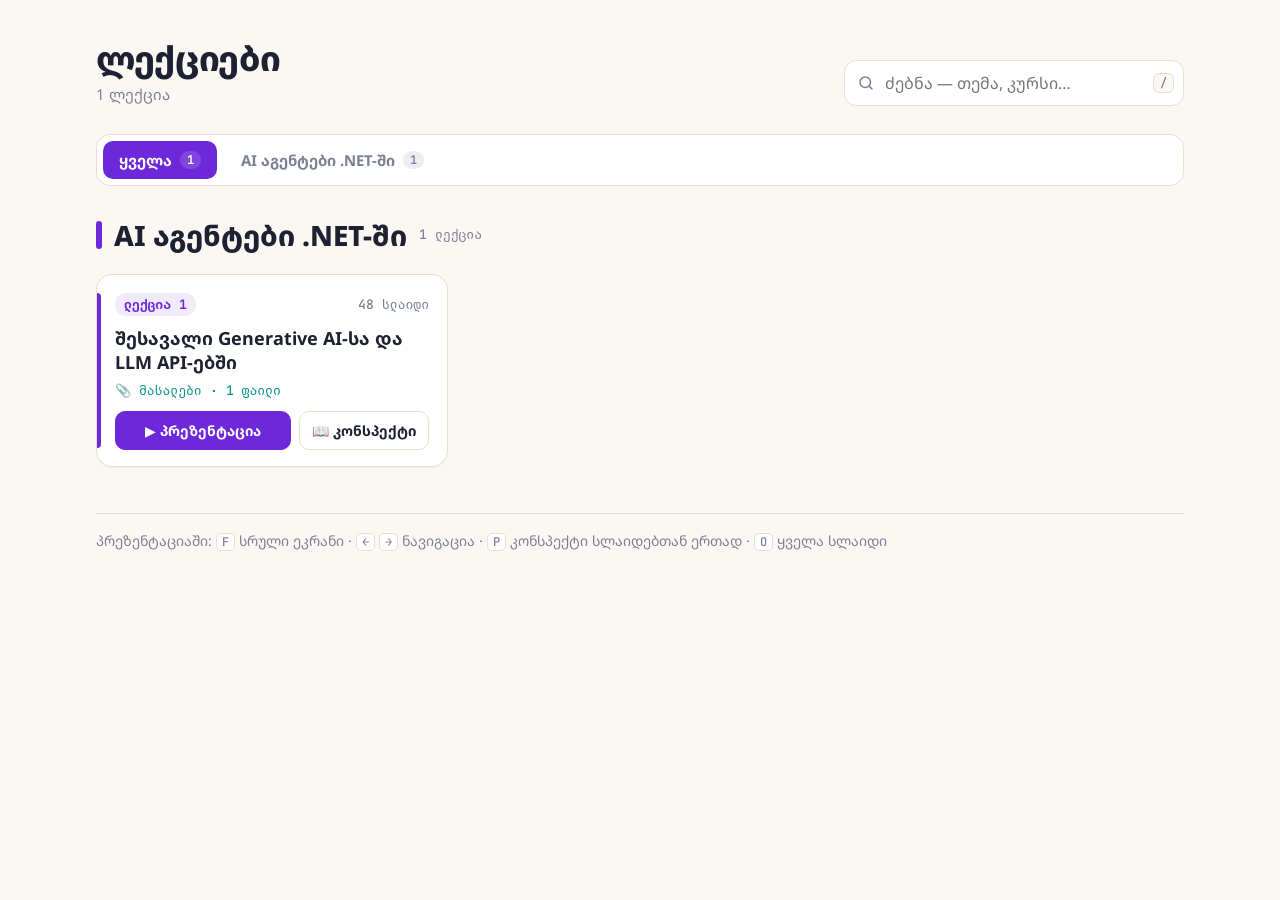
==== index.html @ b88e1aee "მთავარი გვერდი: ლექციების სია GitHub Pages-ზე - საიტი root-ში აწყობილია (index.html + ai/) — Pages-ი" ====
<!doctype html>
<html lang="ka"><head><meta charset="utf-8"><meta name="viewport" content="width=device-width,initial-scale=1">
<title>ლექციები</title>
<link rel="preconnect" href="https://fonts.googleapis.com"><link rel="preconnect" href="https://fonts.gstatic.com" crossorigin>
<link href="https://fonts.googleapis.com/css2?family=Noto+Sans+Georgian:wght@400;600;700;800&family=JetBrains+Mono:wght@500;700&display=swap" rel="stylesheet">
<style>
:root{--bg:#fbf8f3;--card:#fff;--ink:#1e2132;--muted:#7b8096;--line:#e6dfd2;--accent:#6d28d9;--accent-soft:#f3effe;--teal:#0d9488;
  --mono:"JetBrains Mono",ui-monospace,monospace;--sans:"Noto Sans Georgian",system-ui,sans-serif}
*{box-sizing:border-box}
body{margin:0;background:var(--bg);color:var(--ink);font:16px/1.5 var(--sans)}
main{max-width:1120px;margin:0 auto;padding:40px 16px 80px}
header{display:flex;align-items:end;justify-content:space-between;gap:16px;flex-wrap:wrap;margin-bottom:28px}
h1{font-size:34px;line-height:1.1;margin:0;font-weight:800;letter-spacing:-.01em}
.sub{color:var(--muted);margin-top:6px;font-size:15px}
.search{position:relative;flex:0 1 340px;min-width:220px}
.search input{width:100%;font:16px var(--sans);padding:11px 14px 11px 40px;border:1px solid var(--line);border-radius:12px;background:var(--card);color:var(--ink);outline:none}
.search input:focus{border-color:var(--accent);box-shadow:0 0 0 3px var(--accent-soft)}
.search svg{position:absolute;left:13px;top:50%;transform:translateY(-50%);color:var(--muted)}
.search kbd{position:absolute;right:10px;top:50%;transform:translateY(-50%);font:500 12px var(--mono);color:var(--muted);border:1px solid var(--line);border-radius:6px;padding:1px 6px;background:var(--bg)}
.last{display:none;align-items:center;gap:12px;background:var(--accent-soft);border:1px solid #ddd2fb;border-radius:14px;padding:12px 16px;margin-bottom:28px;color:var(--ink);text-decoration:none}
.last.on{display:flex}
.last .lbl{font:700 12px var(--mono);color:var(--accent);text-transform:uppercase;letter-spacing:.04em;white-space:nowrap}
.last .t{font-weight:700;overflow:hidden;text-overflow:ellipsis;white-space:nowrap}
.last .go{margin-left:auto;font:700 14px var(--mono);color:var(--accent);white-space:nowrap}
.tabs{display:flex;gap:8px;flex-wrap:wrap;margin:0 0 28px;padding:6px;background:var(--card);border:1px solid var(--line);border-radius:14px}
.tab{all:unset;cursor:pointer;display:flex;align-items:center;gap:8px;font:700 15px var(--sans);padding:9px 16px;border-radius:10px;color:var(--muted)}
.tab:hover{color:var(--ink);background:var(--bg)}
.tab.on{background:var(--c,var(--accent));color:#fff}
.tab .n{font:600 12px var(--mono);padding:1px 7px;border-radius:999px;background:color-mix(in srgb,currentColor 14%,transparent)}
.tab.none{opacity:.55}
.course{margin:0 0 46px}
.course>h2{display:flex;align-items:center;gap:12px;font-size:28px;margin:0 0 18px;font-weight:800}
.course>h2::before{content:"";width:6px;height:28px;border-radius:3px;background:var(--c)}
.course>h2 small{font:500 13px var(--mono);color:var(--muted)}
.course .soon{color:var(--muted);background:var(--card);border:1px dashed var(--line);border-radius:16px;padding:22px;text-align:center}
.grid{display:grid;grid-template-columns:repeat(auto-fill,minmax(280px,1fr));gap:16px}
.card{position:relative;display:flex;flex-direction:column;background:var(--card);border:1px solid var(--line);border-radius:16px;padding:18px 18px 16px;
  transition:transform .15s,box-shadow .15s,border-color .15s;box-shadow:0 1px 2px rgba(30,33,50,.04)}
.card:hover{transform:translateY(-2px);box-shadow:0 10px 24px rgba(30,33,50,.08);border-color:#d6ccbb}
.card::before{content:"";position:absolute;left:0;top:18px;bottom:18px;width:4px;border-radius:0 4px 4px 0;background:var(--c,var(--accent))}
.card .top{display:flex;align-items:center;justify-content:space-between;margin-bottom:10px}
.num{font:700 13px var(--mono);color:var(--c,var(--accent));background:color-mix(in srgb,var(--c,var(--accent)) 10%,#fff);padding:3px 9px;border-radius:999px}
.slides{font:500 13px var(--mono);color:var(--muted)}
.title{font-weight:700;font-size:18px;line-height:1.35;color:var(--ink);text-decoration:none;flex:1;margin-bottom:14px}
.title::after{content:"";position:absolute;inset:0;border-radius:16px}
.card:hover .title{color:var(--c,var(--accent))}
.meta{position:relative;z-index:1;font:500 13px var(--mono);margin:-6px 0 12px}
.meta summary{cursor:pointer;color:var(--teal);list-style:none}.meta summary::-webkit-details-marker{display:none}
.meta details a{display:inline-block;margin:6px 10px 0 0;color:var(--teal);text-decoration:none}.meta details a:hover{text-decoration:underline}
.acts{position:relative;z-index:1;display:flex;gap:8px}
.btn{flex:1;text-align:center;font:700 14px var(--sans);text-decoration:none;border-radius:10px;padding:9px 12px;white-space:nowrap;border:1px solid var(--line);color:var(--ink);background:var(--card)}
.btn:hover{border-color:var(--ink)}
.btn.play{flex:1.6;background:var(--c,var(--accent));border-color:var(--c,var(--accent));color:#fff}
.btn.play:hover{filter:brightness(.92)}
.empty{display:none;color:var(--muted);text-align:center;padding:40px 0}
.hidden{display:none!important}
footer{color:var(--muted);font-size:14px;margin-top:40px;border-top:1px solid var(--line);padding-top:16px}
footer kbd{font:500 12px var(--mono);border:1px solid var(--line);border-radius:5px;padding:0 5px;background:var(--card)}
@media (max-width:640px){
  h1{font-size:28px}.search{flex-basis:100%}
}
</style></head>
<body><main>
<header>
  <div><h1>ლექციები</h1><div class="sub" id="sub"></div></div>
  <label class="search"><svg width="18" height="18" viewBox="0 0 24 24" fill="none" stroke="currentColor" stroke-width="2" stroke-linecap="round"><circle cx="11" cy="11" r="7"/><path d="m20 20-3.5-3.5"/></svg>
    <input id="q" type="search" placeholder="ძებნა — თემა, კურსი…" autocomplete="off"><kbd>/</kbd></label>
</header>
<a class="last" id="last"><span class="lbl">ბოლოს გახსნილი</span><span class="t"></span><span class="go">გაგრძელება →</span></a>
<nav class="tabs" id="tabs"></nav>
<div id="courses"></div>
<div class="empty" id="empty">ვერაფერი მოიძებნა</div>
<footer>პრეზენტაციაში: <kbd>F</kbd> სრული ეკრანი · <kbd>←</kbd> <kbd>→</kbd> ნავიგაცია · <kbd>P</kbd> კონსპექტი სლაიდებთან ერთად · <kbd>O</kbd> ყველა სლაიდი</footer>
</main>
<script>
const CATALOG = [{"slug": "ai", "title": "AI აგენტები .NET-ში", "order": 1, "lectures": [{"num": 1, "slug": "01-genai-llm-intro", "title": "შესავალი Generative AI-სა და LLM API-ებში", "slides": 48, "materials": ["experiments.md"], "study": true}]}];
const esc = s => String(s).replace(/[&<>"]/g, c => ({ '&': '&amp;', '<': '&lt;', '>': '&gt;', '"': '&quot;' })[c]);
const total = CATALOG.reduce((n, c) => n + c.lectures.length, 0);
document.getElementById('sub').textContent = `${total} ლექცია`;

const COLORS = ['#6d28d9', '#0d9488', '#2563eb', '#d97706', '#db2777'];
const courses = CATALOG.map((c, i) => ({ ...c, color: COLORS[i % COLORS.length], count: c.lectures.length }));

const card = c => l => {
  const href = `${c.slug}/${l.slug}/`;
  const name = `${esc(c.title)} · ${l.num} — ${esc(l.title)}`;
  const mats = l.materials.length ? `<div class="meta"><details><summary>📎 მასალები · ${l.materials.length} ფაილი</summary>${l.materials.map(m => `<a href="${href}materials/${encodeURIComponent(m)}" download>${esc(m)}</a>`).join('')}</details></div>` : '';
  return `<article class="card" data-text="${esc((c.title + ' ' + l.title + ' ' + l.materials.join(' ')).toLowerCase())}">
    <div class="top"><span class="num">ლექცია ${l.num}</span><span class="slides">${l.slides} სლაიდი</span></div>
    <a class="title" href="${href}" data-open="${name}">${esc(l.title)}</a>
    ${mats}
    <div class="acts"><a class="btn play" href="${href}" data-open="${name}">▶ პრეზენტაცია</a>${l.study ? `<a class="btn" href="${href}study.html">📖 კონსპექტი</a>` : ``}</div>
  </article>`;
};
document.getElementById('courses').innerHTML = courses.map(c => `
  <section class="course" data-cat="${esc(c.slug)}" style="--c:${c.color}">
    <h2>${esc(c.title)}<small>${c.count} ლექცია</small></h2>
    ${c.count ? `<div class="grid">${c.lectures.map(card(c)).join('')}</div>` : `<div class="soon">ლექციები მალე დაემატება</div>`}
  </section>`).join('');

// category tabs — the choice lives in the URL (#devops), so a category can be linked directly
const tabs = document.getElementById('tabs');
tabs.innerHTML = [{ slug: '', title: 'ყველა', count: total, color: '' }, ...courses].map(k =>
  `<button class="tab${k.count ? '' : ' none'}" data-cat="${k.slug}" style="${k.color ? `--c:${k.color}` : ''}">${esc(k.title)}<span class="n">${k.count}</span></button>`).join('');
let cur = '';
function showCat(slug) {
  cur = courses.some(k => k.slug === slug) ? slug : '';
  tabs.querySelectorAll('.tab').forEach(t => t.classList.toggle('on', t.dataset.cat === cur));
  applyFilter();
}
tabs.addEventListener('click', e => {
  const t = e.target.closest('.tab'); if (!t) return;
  history.replaceState(null, '', t.dataset.cat ? '#' + t.dataset.cat : location.pathname);
  showCat(t.dataset.cat);
});

// last opened (per-browser convenience only)
const lastEl = document.getElementById('last');
try {
  const last = JSON.parse(localStorage.getItem('lectures:last') || 'null');
  if (last && last.href) { lastEl.href = last.href; lastEl.querySelector('.t').textContent = last.title; lastEl.classList.add('on'); }
} catch (e) {}
document.addEventListener('click', e => {
  const a = e.target.closest('a[data-open]'); if (!a) return;
  try { localStorage.setItem('lectures:last', JSON.stringify({ href: a.getAttribute('href'), title: a.dataset.open })); } catch (e) {}
});

// search + category filter
const q = document.getElementById('q');
function applyFilter() {
  const words = q.value.toLowerCase().trim().split(/\s+/).filter(Boolean);
  let any = 0;
  document.querySelectorAll('.course').forEach(sec => {
    const inCat = !cur || sec.dataset.cat === cur;
    let n = 0;
    sec.querySelectorAll('.card').forEach(r => { const hit = words.every(w => r.dataset.text.includes(w)); r.classList.toggle('hidden', !hit); n += hit; });
    // an empty course shows its "soon" note only when its own tab is picked
    const soon = !sec.querySelector('.card') && cur === sec.dataset.cat && !words.length;
    sec.classList.toggle('hidden', !inCat || !(n || soon));
    if (inCat) any += n || soon;
  });
  document.getElementById('empty').style.display = any ? 'none' : 'block';
  lastEl.classList.toggle('hidden', !!words.length);
}
q.addEventListener('input', applyFilter);
showCat(location.hash.slice(1));
addEventListener('hashchange', () => showCat(location.hash.slice(1)));
document.addEventListener('keydown', e => {
  if (e.key === '/' && document.activeElement !== q) { e.preventDefault(); q.focus(); }
  if (e.key === 'Escape' && document.activeElement === q) { q.value = ''; q.dispatchEvent(new Event('input')); q.blur(); }
});
</script>
</body></html>
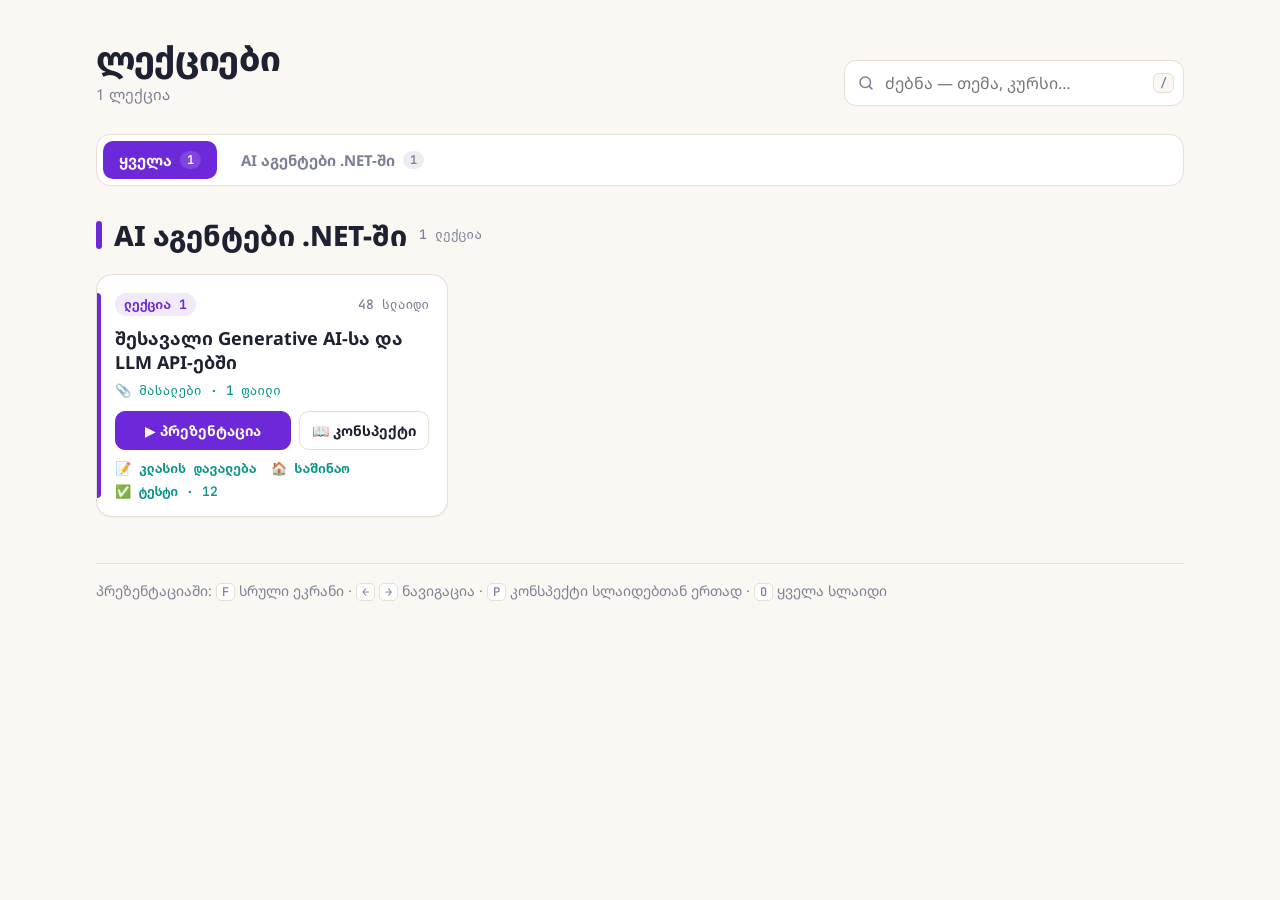
==== commit d003452f: "ლექცია 01: ნაკლები ნაბიჯი, მეტი ჩართულობა; კონსპექტში რესურსები და ტესტი - სლაიდები: ისრის დაჭერა 16" ====
--- a/index.html
+++ b/index.html
@@ -59,6 +59,8 @@
 @media (max-width:640px){
   h1{font-size:28px}.search{flex-basis:100%}
 }
+.card .links{display:flex;flex-wrap:wrap;gap:6px 14px;margin-top:10px;font:600 13px var(--mono, ui-monospace, monospace)}
+.card .links a{color:#0d9488;text-decoration:none}.card .links a:hover{text-decoration:underline}
 </style></head>
 <body><main>
 <header>
@@ -73,7 +75,7 @@
 <footer>პრეზენტაციაში: <kbd>F</kbd> სრული ეკრანი · <kbd>←</kbd> <kbd>→</kbd> ნავიგაცია · <kbd>P</kbd> კონსპექტი სლაიდებთან ერთად · <kbd>O</kbd> ყველა სლაიდი</footer>
 </main>
 <script>
-const CATALOG = [{"slug": "ai", "title": "AI აგენტები .NET-ში", "order": 1, "lectures": [{"num": 1, "slug": "01-genai-llm-intro", "title": "შესავალი Generative AI-სა და LLM API-ებში", "slides": 48, "materials": ["experiments.md"], "study": true}]}];
+const CATALOG = [{"slug": "ai", "title": "AI აგენტები .NET-ში", "order": 1, "lectures": [{"num": 1, "slug": "01-genai-llm-intro", "title": "შესავალი Generative AI-სა და LLM API-ებში", "slides": 48, "materials": ["experiments.md"], "study": true, "classwork": true, "homework": true, "quiz": 12}]}];
 const esc = s => String(s).replace(/[&<>"]/g, c => ({ '&': '&amp;', '<': '&lt;', '>': '&gt;', '"': '&quot;' })[c]);
 const total = CATALOG.reduce((n, c) => n + c.lectures.length, 0);
 document.getElementById('sub').textContent = `${total} ლექცია`;
@@ -90,6 +92,7 @@
     <a class="title" href="${href}" data-open="${name}">${esc(l.title)}</a>
     ${mats}
     <div class="acts"><a class="btn play" href="${href}" data-open="${name}">▶ პრეზენტაცია</a>${l.study ? `<a class="btn" href="${href}study.html">📖 კონსპექტი</a>` : ``}</div>
+    ${l.study ? `<div class="links">${l.classwork ? `<a href="${href}study.html#classwork">📝 კლასის დავალება</a>` : ''}${l.homework ? `<a href="${href}study.html#homework">🏠 საშინაო</a>` : ''}${l.quiz ? `<a href="${href}study.html#quiz">✅ ტესტი · ${l.quiz}</a>` : ''}</div>` : ''}
   </article>`;
 };
 document.getElementById('courses').innerHTML = courses.map(c => `
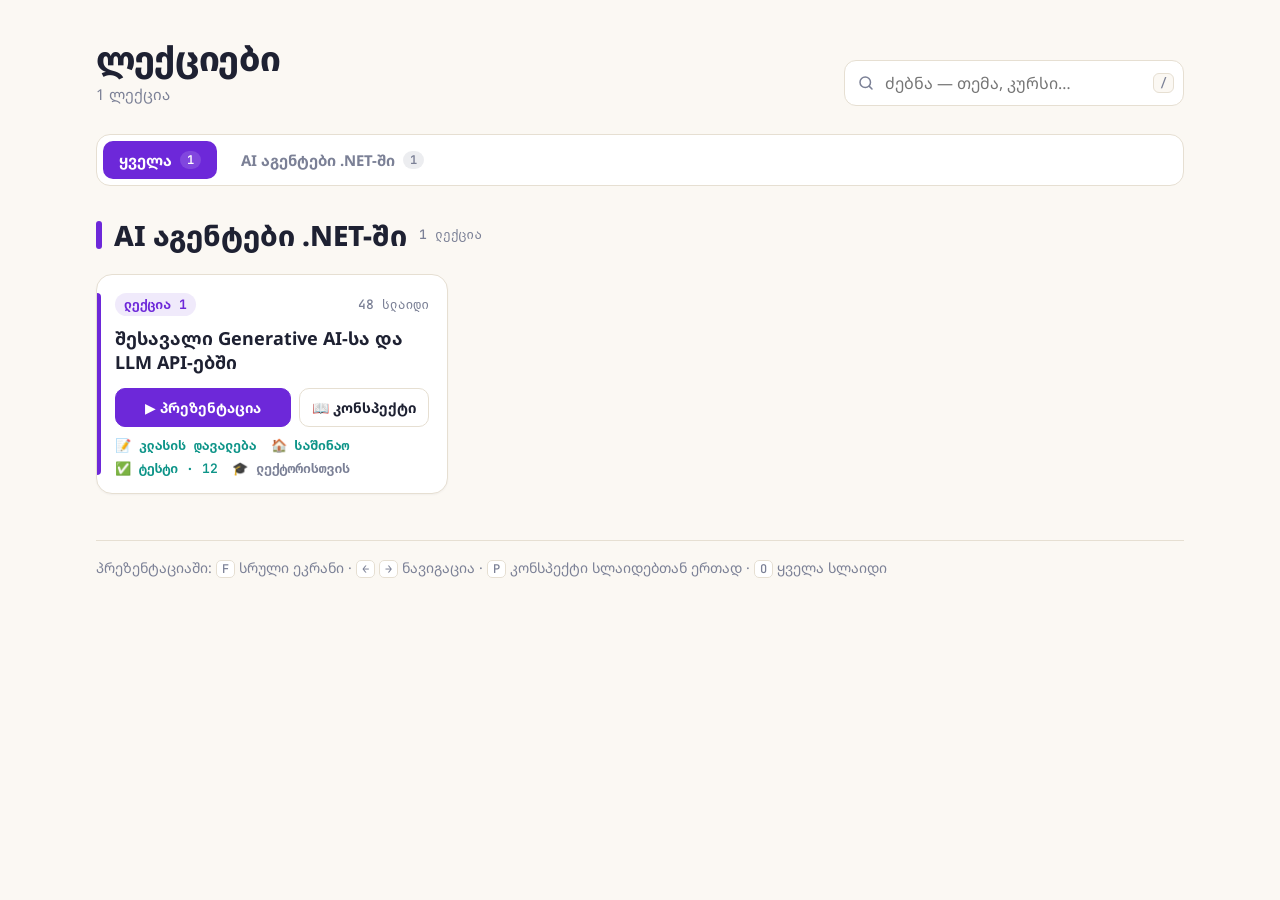
==== commit 47cb52db: "ლექტორის გვერდი (🎓, L) და ფაილების გარეშე მასალები - lecturer.md → lecturer.html: მიზანი, მომზადება," ====
--- a/index.html
+++ b/index.html
@@ -60,6 +60,7 @@
   h1{font-size:28px}.search{flex-basis:100%}
 }
 .card .links{display:flex;flex-wrap:wrap;gap:6px 14px;margin-top:10px;font:600 13px var(--mono, ui-monospace, monospace)}
+.card .links a.lect{color:#7b8096}
 .card .links a{color:#0d9488;text-decoration:none}.card .links a:hover{text-decoration:underline}
 </style></head>
 <body><main>
@@ -75,7 +76,7 @@
 <footer>პრეზენტაციაში: <kbd>F</kbd> სრული ეკრანი · <kbd>←</kbd> <kbd>→</kbd> ნავიგაცია · <kbd>P</kbd> კონსპექტი სლაიდებთან ერთად · <kbd>O</kbd> ყველა სლაიდი</footer>
 </main>
 <script>
-const CATALOG = [{"slug": "ai", "title": "AI აგენტები .NET-ში", "order": 1, "lectures": [{"num": 1, "slug": "01-genai-llm-intro", "title": "შესავალი Generative AI-სა და LLM API-ებში", "slides": 48, "materials": ["experiments.md"], "study": true, "classwork": true, "homework": true, "quiz": 12}]}];
+const CATALOG = [{"slug": "ai", "title": "AI აგენტები .NET-ში", "order": 1, "lectures": [{"num": 1, "slug": "01-genai-llm-intro", "title": "შესავალი Generative AI-სა და LLM API-ებში", "slides": 48, "materials": [], "study": true, "classwork": true, "homework": true, "quiz": 12, "lecturer": true}]}];
 const esc = s => String(s).replace(/[&<>"]/g, c => ({ '&': '&amp;', '<': '&lt;', '>': '&gt;', '"': '&quot;' })[c]);
 const total = CATALOG.reduce((n, c) => n + c.lectures.length, 0);
 document.getElementById('sub').textContent = `${total} ლექცია`;
@@ -92,7 +93,7 @@
     <a class="title" href="${href}" data-open="${name}">${esc(l.title)}</a>
     ${mats}
     <div class="acts"><a class="btn play" href="${href}" data-open="${name}">▶ პრეზენტაცია</a>${l.study ? `<a class="btn" href="${href}study.html">📖 კონსპექტი</a>` : ``}</div>
-    ${l.study ? `<div class="links">${l.classwork ? `<a href="${href}study.html#classwork">📝 კლასის დავალება</a>` : ''}${l.homework ? `<a href="${href}study.html#homework">🏠 საშინაო</a>` : ''}${l.quiz ? `<a href="${href}study.html#quiz">✅ ტესტი · ${l.quiz}</a>` : ''}</div>` : ''}
+    ${l.study ? `<div class="links">${l.classwork ? `<a href="${href}study.html#classwork">📝 კლასის დავალება</a>` : ''}${l.homework ? `<a href="${href}study.html#homework">🏠 საშინაო</a>` : ''}${l.quiz ? `<a href="${href}study.html#quiz">✅ ტესტი · ${l.quiz}</a>` : ''}${l.lecturer ? `<a class="lect" href="${href}lecturer.html">🎓 ლექტორისთვის</a>` : ''}</div>` : ''}
   </article>`;
 };
 document.getElementById('courses').innerHTML = courses.map(c => `
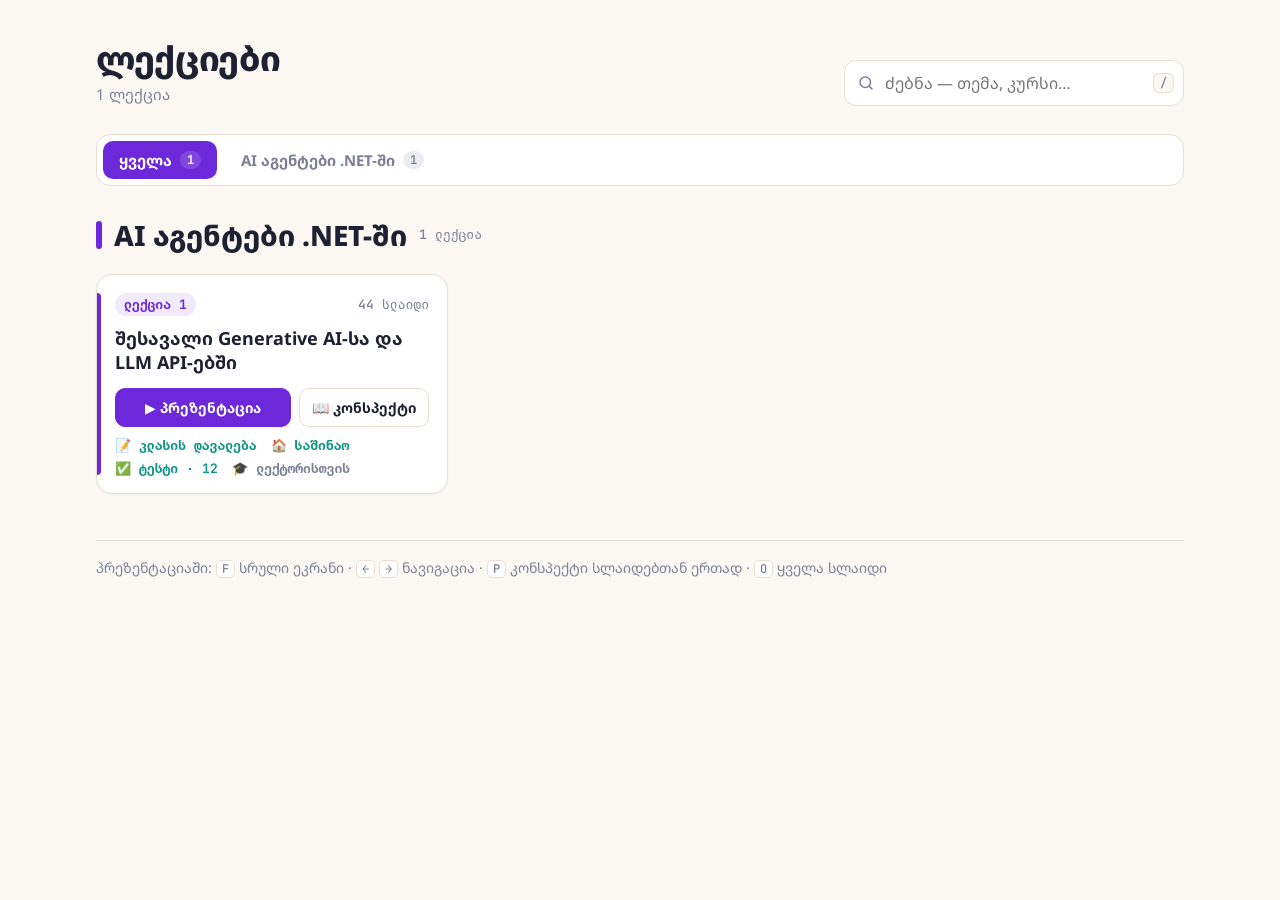
==== commit 2a8cdd12: "ლექცია 01 თავიდან: მოდულის სურათი + თეორია ვიზუალით, კოდის გარეშე - დასაწყისი: მოდულის იდეა — საბოლო" ====
--- a/index.html
+++ b/index.html
@@ -76,7 +76,7 @@
 <footer>პრეზენტაციაში: <kbd>F</kbd> სრული ეკრანი · <kbd>←</kbd> <kbd>→</kbd> ნავიგაცია · <kbd>P</kbd> კონსპექტი სლაიდებთან ერთად · <kbd>O</kbd> ყველა სლაიდი</footer>
 </main>
 <script>
-const CATALOG = [{"slug": "ai", "title": "AI აგენტები .NET-ში", "order": 1, "lectures": [{"num": 1, "slug": "01-genai-llm-intro", "title": "შესავალი Generative AI-სა და LLM API-ებში", "slides": 48, "materials": [], "study": true, "classwork": true, "homework": true, "quiz": 12, "lecturer": true}]}];
+const CATALOG = [{"slug": "ai", "title": "AI აგენტები .NET-ში", "order": 1, "lectures": [{"num": 1, "slug": "01-genai-llm-intro", "title": "შესავალი Generative AI-სა და LLM API-ებში", "slides": 44, "materials": [], "study": true, "classwork": true, "homework": true, "quiz": 12, "lecturer": true}]}];
 const esc = s => String(s).replace(/[&<>"]/g, c => ({ '&': '&amp;', '<': '&lt;', '>': '&gt;', '"': '&quot;' })[c]);
 const total = CATALOG.reduce((n, c) => n + c.lectures.length, 0);
 document.getElementById('sub').textContent = `${total} ლექცია`;
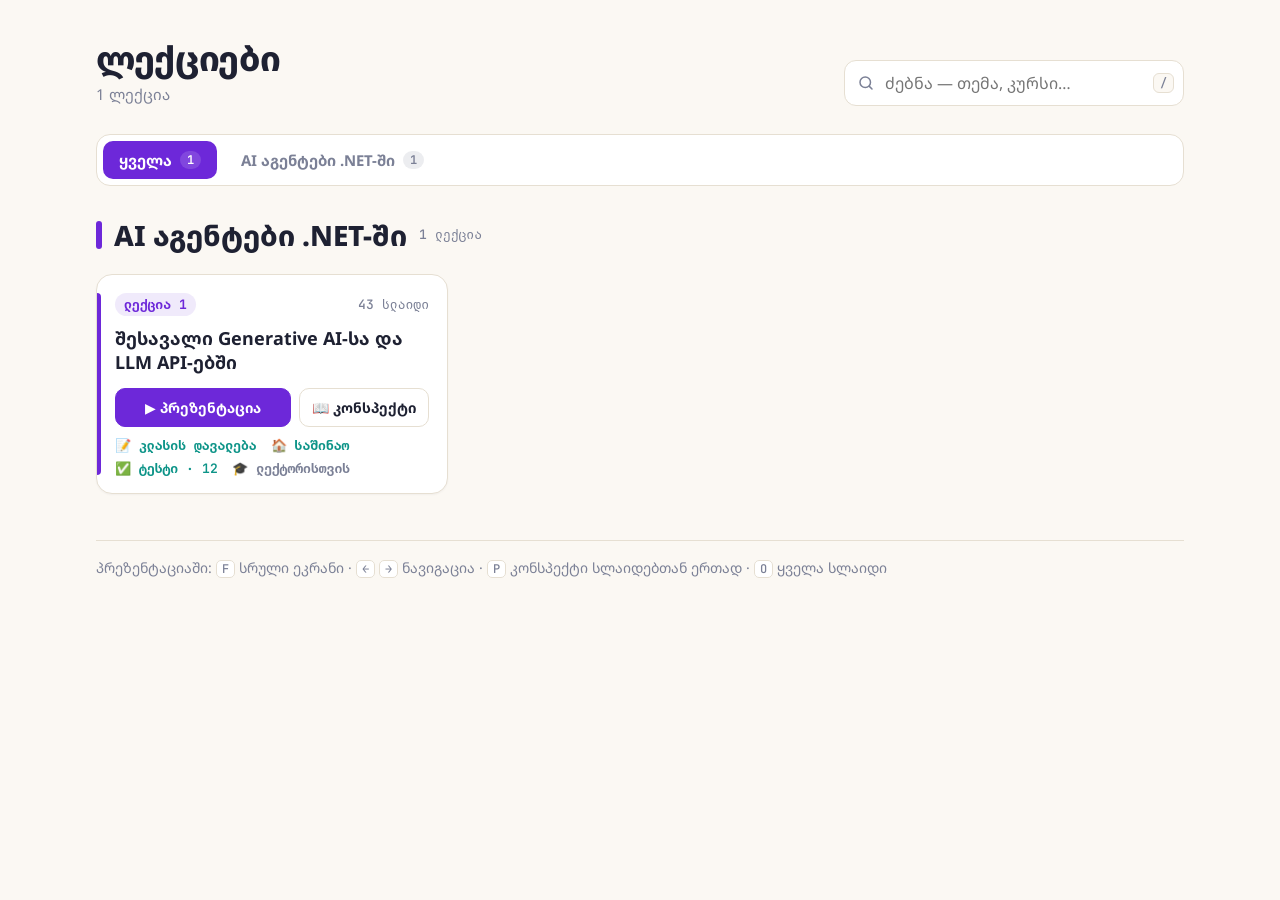
==== commit 41deb40e: "სლაიდი ყოველთვის ეტევა სიმაღლეში; ლექცია 1-დან IChatClient ამოღებულია - ძრავი: fitSlide — თუ სლაიდის" ====
--- a/index.html
+++ b/index.html
@@ -76,7 +76,7 @@
 <footer>პრეზენტაციაში: <kbd>F</kbd> სრული ეკრანი · <kbd>←</kbd> <kbd>→</kbd> ნავიგაცია · <kbd>P</kbd> კონსპექტი სლაიდებთან ერთად · <kbd>O</kbd> ყველა სლაიდი</footer>
 </main>
 <script>
-const CATALOG = [{"slug": "ai", "title": "AI აგენტები .NET-ში", "order": 1, "lectures": [{"num": 1, "slug": "01-genai-llm-intro", "title": "შესავალი Generative AI-სა და LLM API-ებში", "slides": 44, "materials": [], "study": true, "classwork": true, "homework": true, "quiz": 12, "lecturer": true}]}];
+const CATALOG = [{"slug": "ai", "title": "AI აგენტები .NET-ში", "order": 1, "lectures": [{"num": 1, "slug": "01-genai-llm-intro", "title": "შესავალი Generative AI-სა და LLM API-ებში", "slides": 43, "materials": [], "study": true, "classwork": true, "homework": true, "quiz": 12, "lecturer": true}]}];
 const esc = s => String(s).replace(/[&<>"]/g, c => ({ '&': '&amp;', '<': '&lt;', '>': '&gt;', '"': '&quot;' })[c]);
 const total = CATALOG.reduce((n, c) => n + c.lectures.length, 0);
 document.getElementById('sub').textContent = `${total} ლექცია`;
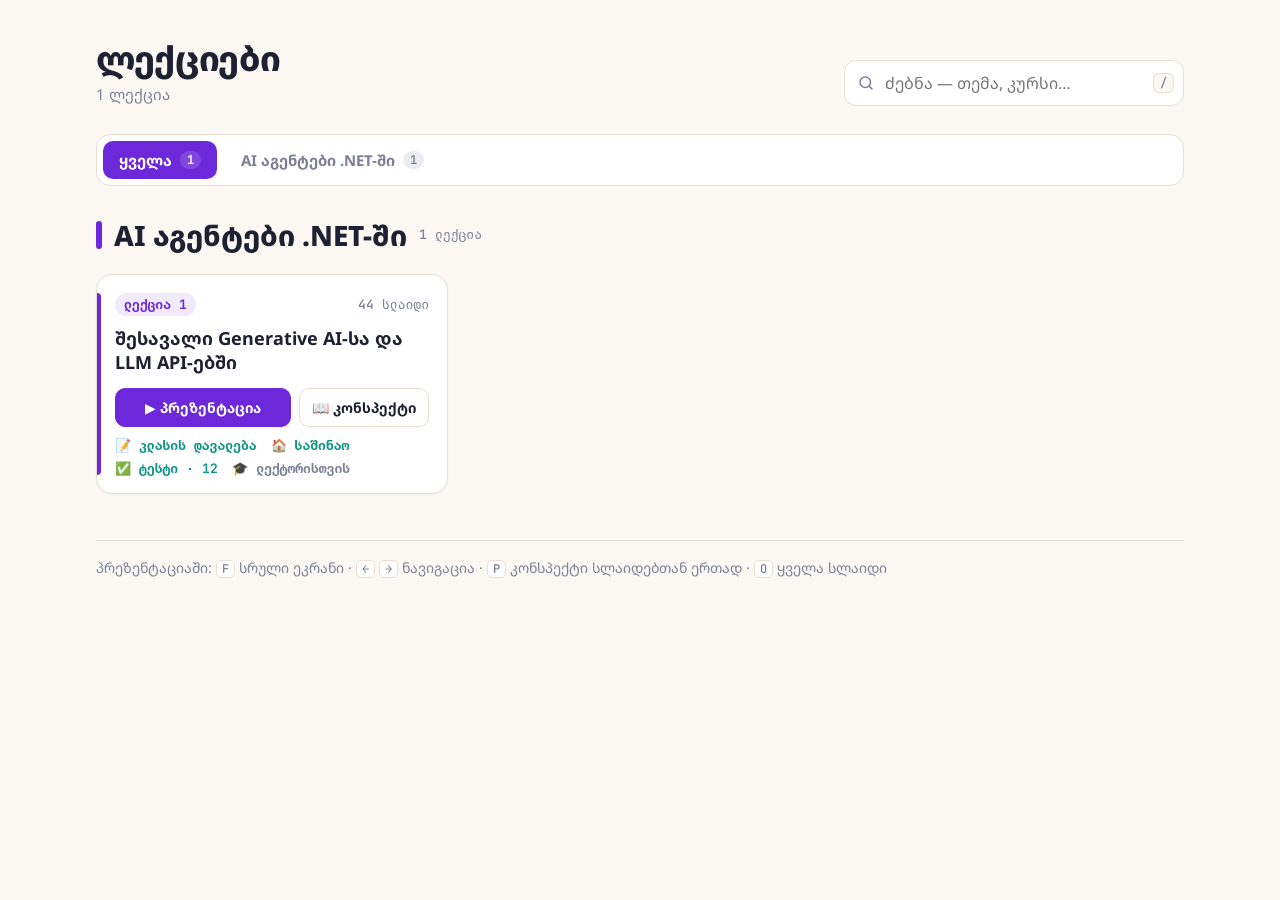
==== commit fcbedc29: "ლექცია 01: კლასის დავალებამდე ნიმუში ერთად (სლაიდი 40), დავალება ორ ნაბიჯად Co-Authored-By: Claude O" ====
--- a/index.html
+++ b/index.html
@@ -76,7 +76,7 @@
 <footer>პრეზენტაციაში: <kbd>F</kbd> სრული ეკრანი · <kbd>←</kbd> <kbd>→</kbd> ნავიგაცია · <kbd>P</kbd> კონსპექტი სლაიდებთან ერთად · <kbd>O</kbd> ყველა სლაიდი</footer>
 </main>
 <script>
-const CATALOG = [{"slug": "ai", "title": "AI აგენტები .NET-ში", "order": 1, "lectures": [{"num": 1, "slug": "01-genai-llm-intro", "title": "შესავალი Generative AI-სა და LLM API-ებში", "slides": 43, "materials": [], "study": true, "classwork": true, "homework": true, "quiz": 12, "lecturer": true}]}];
+const CATALOG = [{"slug": "ai", "title": "AI აგენტები .NET-ში", "order": 1, "lectures": [{"num": 1, "slug": "01-genai-llm-intro", "title": "შესავალი Generative AI-სა და LLM API-ებში", "slides": 44, "materials": [], "study": true, "classwork": true, "homework": true, "quiz": 12, "lecturer": true}]}];
 const esc = s => String(s).replace(/[&<>"]/g, c => ({ '&': '&amp;', '<': '&lt;', '>': '&gt;', '"': '&quot;' })[c]);
 const total = CATALOG.reduce((n, c) => n + c.lectures.length, 0);
 document.getElementById('sub').textContent = `${total} ლექცია`;
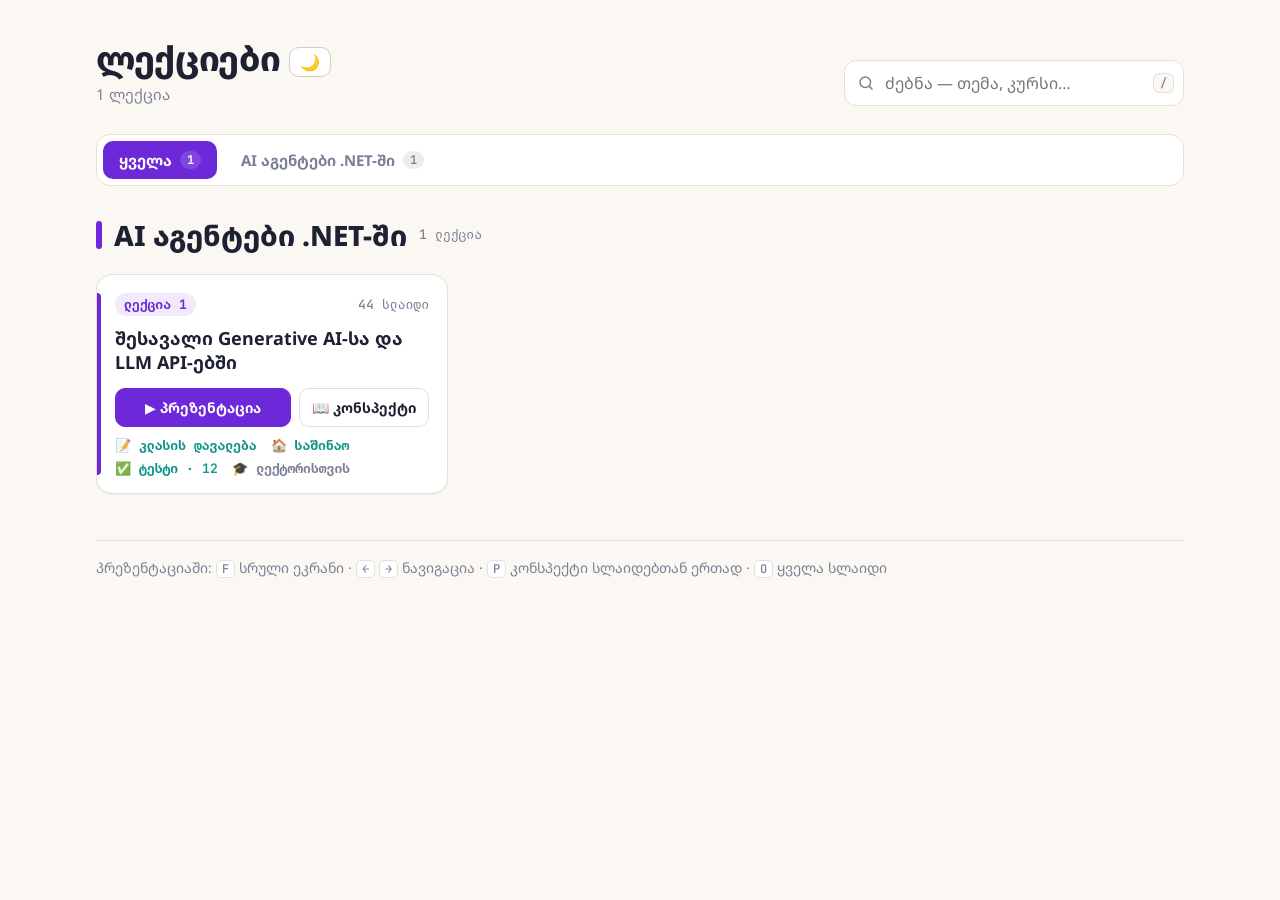
==== commit 4690e2e6: "მუქი თემა ყველა გვერდზე; პრეზენტაციის ინგლისური ვერსია (deck.en.json → index.en.html) Co-Authored-By" ====
--- a/index.html
+++ b/index.html
@@ -3,8 +3,41 @@
 <title>ლექციები</title>
 <link rel="preconnect" href="https://fonts.googleapis.com"><link rel="preconnect" href="https://fonts.gstatic.com" crossorigin>
 <link href="https://fonts.googleapis.com/css2?family=Noto+Sans+Georgian:wght@400;600;700;800&family=JetBrains+Mono:wght@500;700&display=swap" rel="stylesheet">
+<script>(()=>{const d=document.documentElement,K="lectures:theme";try{d.dataset.theme=localStorage.getItem(K)||"light"}catch(e){d.dataset.theme="light"}window.toggleTheme=()=>{const t=d.dataset.theme==="dark"?"light":"dark";d.dataset.theme=t;try{localStorage.setItem(K,t)}catch(e){}};document.addEventListener("click",e=>{const b=e.target.closest(".themebtn");if(b){b.blur();toggleTheme()}});addEventListener("storage",e=>{if(e.key===K)d.dataset.theme=e.newValue||"light"})})()</script><style>/* კონსპექტის / ლექტორის / მთავარი გვერდის საერთო ფერები — light და dark */
+:root{
+  --surf:#fdfcf9; --soft:#f6f1e8; --soft2:#ebe5d8;
+  --acc-line:#ddd2fb; --ok-soft:#f3fbf5; --ok-line:#cfe9d6; --ok-ink:#166534;
+  --bad-soft:#fef2f2; --bad-line:#fca5a5; --bad-ink:#991b1b;
+  --warn-soft:#fff8eb; --warn-line:#f6dfb5; --warn-ink:#7c3d06;
+  --info-soft:#eef5ff; --info-line:#cfe0fb; --teal-soft:#e6f6f4; --teal-line:#bfe7e2;
+  --code-ink:#5b21b6; --yellow:#a16207; --deep:#1e2132; --deep2:#2a2e45; --on:#fff;
+}
+html[data-theme=dark]{
+  color-scheme:dark;
+  --bg:#16181d; --card:#1e2128; --ink:#e6e2da; --ink2:#bebab1; --muted:#8a8e98; --line:#2d313b; --line2:#3c414d;
+  --accent:#ab9ff2; --accent-soft:#272439; --teal:#72bfb3; --green:#8fc8a1; --amber:#dfa96e; --red:#e68b8b; --blue:#8aa9e6;
+  --g-prep:#8aa9e6; --g-flow:#ab9ff2; --g-after:#72bfb3; --g-mat:#8a93a6; --g-ready:#8fc8a1;
+  --surf:#1b1e24; --soft:#252932; --soft2:#2b2f39;
+  --acc-line:#433b66; --ok-soft:#1d2a23; --ok-line:#33503d; --ok-ink:#b2dcbf;
+  --bad-soft:#2c2025; --bad-line:#5a3540; --bad-ink:#f0b4b4;
+  --warn-soft:#2b2720; --warn-line:#574a2e; --warn-ink:#ecc78f;
+  --info-soft:#1f2635; --info-line:#35466a; --teal-soft:#1b2b2a; --teal-line:#2f4f4a;
+  --code-ink:#cfc6ff; --yellow:#d8c27e; --deep:#252a36; --deep2:#2c3240; --on:#16181d;
+}
+html[data-theme=dark] .code .k,html[data-theme=dark] .code .kd,html[data-theme=dark] .code .kn,html[data-theme=dark] .code .kr,html[data-theme=dark] .code .kc,html[data-theme=dark] .code .na{color:#c4a7f0}
+html[data-theme=dark] .code .kt,html[data-theme=dark] .code .nf,html[data-theme=dark] .code .fm{color:#8fb3ec}
+html[data-theme=dark] .code .s,html[data-theme=dark] .code .s1,html[data-theme=dark] .code .s2,html[data-theme=dark] .code .sa,html[data-theme=dark] .code .se,html[data-theme=dark] .code .si,html[data-theme=dark] .code .sd{color:#a9d39a}
+html[data-theme=dark] .code .c,html[data-theme=dark] .code .c1,html[data-theme=dark] .code .cm,html[data-theme=dark] .code .cp,html[data-theme=dark] .code .ch{color:#727784}
+html[data-theme=dark] .code .m,html[data-theme=dark] .code .mi,html[data-theme=dark] .code .mf,html[data-theme=dark] .code .mh{color:#e3a77c}
+html[data-theme=dark] .code .nc,html[data-theme=dark] .code .nn,html[data-theme=dark] .code .nt,html[data-theme=dark] .code .nd{color:#dfbf7e}
+html[data-theme=dark] .code .nb{color:#7cc4c9}
+html[data-theme=dark] .code .o,html[data-theme=dark] .code .p,html[data-theme=dark] .code .go,html[data-theme=dark] .code .nv,html[data-theme=dark] .code .nx{color:#a7abb6}
+.themebtn{font:700 15px var(--sans,system-ui);border:1px solid var(--line2);background:var(--card);color:var(--ink);border-radius:10px;padding:6px 10px;cursor:pointer;line-height:1}
+.themebtn .d{display:none}html[data-theme=dark] .themebtn .l{display:none}html[data-theme=dark] .themebtn .d{display:inline}
+</style>
 <style>
-:root{--bg:#fbf8f3;--card:#fff;--ink:#1e2132;--muted:#7b8096;--line:#e6dfd2;--accent:#6d28d9;--accent-soft:#f3effe;--teal:#0d9488;
+html[data-theme=dark]{--k1:#ab9ff2;--k2:#72bfb3;--k3:#8aa9e6;--k4:#dfa96e;--k5:#e29bba}
+:root{--bg:#fbf8f3;--card:#fff;--ink:#1e2132;--muted:#7b8096;--line:#e6dfd2;--line2:#d6ccbb;--k1:#6d28d9;--k2:#0d9488;--k3:#2563eb;--k4:#d97706;--k5:#db2777;--accent:#6d28d9;--accent-soft:#f3effe;--teal:#0d9488;
   --mono:"JetBrains Mono",ui-monospace,monospace;--sans:"Noto Sans Georgian",system-ui,sans-serif}
 *{box-sizing:border-box}
 body{margin:0;background:var(--bg);color:var(--ink);font:16px/1.5 var(--sans)}
@@ -17,7 +50,7 @@
 .search input:focus{border-color:var(--accent);box-shadow:0 0 0 3px var(--accent-soft)}
 .search svg{position:absolute;left:13px;top:50%;transform:translateY(-50%);color:var(--muted)}
 .search kbd{position:absolute;right:10px;top:50%;transform:translateY(-50%);font:500 12px var(--mono);color:var(--muted);border:1px solid var(--line);border-radius:6px;padding:1px 6px;background:var(--bg)}
-.last{display:none;align-items:center;gap:12px;background:var(--accent-soft);border:1px solid #ddd2fb;border-radius:14px;padding:12px 16px;margin-bottom:28px;color:var(--ink);text-decoration:none}
+.last{display:none;align-items:center;gap:12px;background:var(--accent-soft);border:1px solid var(--acc-line);border-radius:14px;padding:12px 16px;margin-bottom:28px;color:var(--ink);text-decoration:none}
 .last.on{display:flex}
 .last .lbl{font:700 12px var(--mono);color:var(--accent);text-transform:uppercase;letter-spacing:.04em;white-space:nowrap}
 .last .t{font-weight:700;overflow:hidden;text-overflow:ellipsis;white-space:nowrap}
@@ -25,7 +58,7 @@
 .tabs{display:flex;gap:8px;flex-wrap:wrap;margin:0 0 28px;padding:6px;background:var(--card);border:1px solid var(--line);border-radius:14px}
 .tab{all:unset;cursor:pointer;display:flex;align-items:center;gap:8px;font:700 15px var(--sans);padding:9px 16px;border-radius:10px;color:var(--muted)}
 .tab:hover{color:var(--ink);background:var(--bg)}
-.tab.on{background:var(--c,var(--accent));color:#fff}
+.tab.on{background:var(--c,var(--accent));color:var(--on)}
 .tab .n{font:600 12px var(--mono);padding:1px 7px;border-radius:999px;background:color-mix(in srgb,currentColor 14%,transparent)}
 .tab.none{opacity:.55}
 .course{margin:0 0 46px}
@@ -36,10 +69,10 @@
 .grid{display:grid;grid-template-columns:repeat(auto-fill,minmax(280px,1fr));gap:16px}
 .card{position:relative;display:flex;flex-direction:column;background:var(--card);border:1px solid var(--line);border-radius:16px;padding:18px 18px 16px;
   transition:transform .15s,box-shadow .15s,border-color .15s;box-shadow:0 1px 2px rgba(30,33,50,.04)}
-.card:hover{transform:translateY(-2px);box-shadow:0 10px 24px rgba(30,33,50,.08);border-color:#d6ccbb}
+.card:hover{transform:translateY(-2px);box-shadow:0 10px 24px rgba(30,33,50,.08);border-color:var(--line2)}
 .card::before{content:"";position:absolute;left:0;top:18px;bottom:18px;width:4px;border-radius:0 4px 4px 0;background:var(--c,var(--accent))}
 .card .top{display:flex;align-items:center;justify-content:space-between;margin-bottom:10px}
-.num{font:700 13px var(--mono);color:var(--c,var(--accent));background:color-mix(in srgb,var(--c,var(--accent)) 10%,#fff);padding:3px 9px;border-radius:999px}
+.num{font:700 13px var(--mono);color:var(--c,var(--accent));background:color-mix(in srgb,var(--c,var(--accent)) 10%,var(--card));padding:3px 9px;border-radius:999px}
 .slides{font:500 13px var(--mono);color:var(--muted)}
 .title{font-weight:700;font-size:18px;line-height:1.35;color:var(--ink);text-decoration:none;flex:1;margin-bottom:14px}
 .title::after{content:"";position:absolute;inset:0;border-radius:16px}
@@ -50,7 +83,7 @@
 .acts{position:relative;z-index:1;display:flex;gap:8px}
 .btn{flex:1;text-align:center;font:700 14px var(--sans);text-decoration:none;border-radius:10px;padding:9px 12px;white-space:nowrap;border:1px solid var(--line);color:var(--ink);background:var(--card)}
 .btn:hover{border-color:var(--ink)}
-.btn.play{flex:1.6;background:var(--c,var(--accent));border-color:var(--c,var(--accent));color:#fff}
+.btn.play{flex:1.6;background:var(--c,var(--accent));border-color:var(--c,var(--accent));color:var(--on)}
 .btn.play:hover{filter:brightness(.92)}
 .empty{display:none;color:var(--muted);text-align:center;padding:40px 0}
 .hidden{display:none!important}
@@ -60,12 +93,12 @@
   h1{font-size:28px}.search{flex-basis:100%}
 }
 .card .links{display:flex;flex-wrap:wrap;gap:6px 14px;margin-top:10px;font:600 13px var(--mono, ui-monospace, monospace)}
-.card .links a.lect{color:#7b8096}
-.card .links a{color:#0d9488;text-decoration:none}.card .links a:hover{text-decoration:underline}
+.card .links a.lect{color:var(--muted)}
+.card .links a{color:var(--teal);text-decoration:none}.card .links a:hover{text-decoration:underline}
 </style></head>
 <body><main>
 <header>
-  <div><h1>ლექციები</h1><div class="sub" id="sub"></div></div>
+  <div><h1>ლექციები <button class="themebtn" type="button" title="ღია / მუქი თემა" style="vertical-align:middle;font-size:16px"><span class="l">🌙</span><span class="d">☀️</span></button></h1><div class="sub" id="sub"></div></div>
   <label class="search"><svg width="18" height="18" viewBox="0 0 24 24" fill="none" stroke="currentColor" stroke-width="2" stroke-linecap="round"><circle cx="11" cy="11" r="7"/><path d="m20 20-3.5-3.5"/></svg>
     <input id="q" type="search" placeholder="ძებნა — თემა, კურსი…" autocomplete="off"><kbd>/</kbd></label>
 </header>
@@ -81,7 +114,7 @@
 const total = CATALOG.reduce((n, c) => n + c.lectures.length, 0);
 document.getElementById('sub').textContent = `${total} ლექცია`;
 
-const COLORS = ['#6d28d9', '#0d9488', '#2563eb', '#d97706', '#db2777'];
+const COLORS = ['var(--k1)', 'var(--k2)', 'var(--k3)', 'var(--k4)', 'var(--k5)'];   // light/dark — page-theme-ში
 const courses = CATALOG.map((c, i) => ({ ...c, color: COLORS[i % COLORS.length], count: c.lectures.length }));
 
 const card = c => l => {
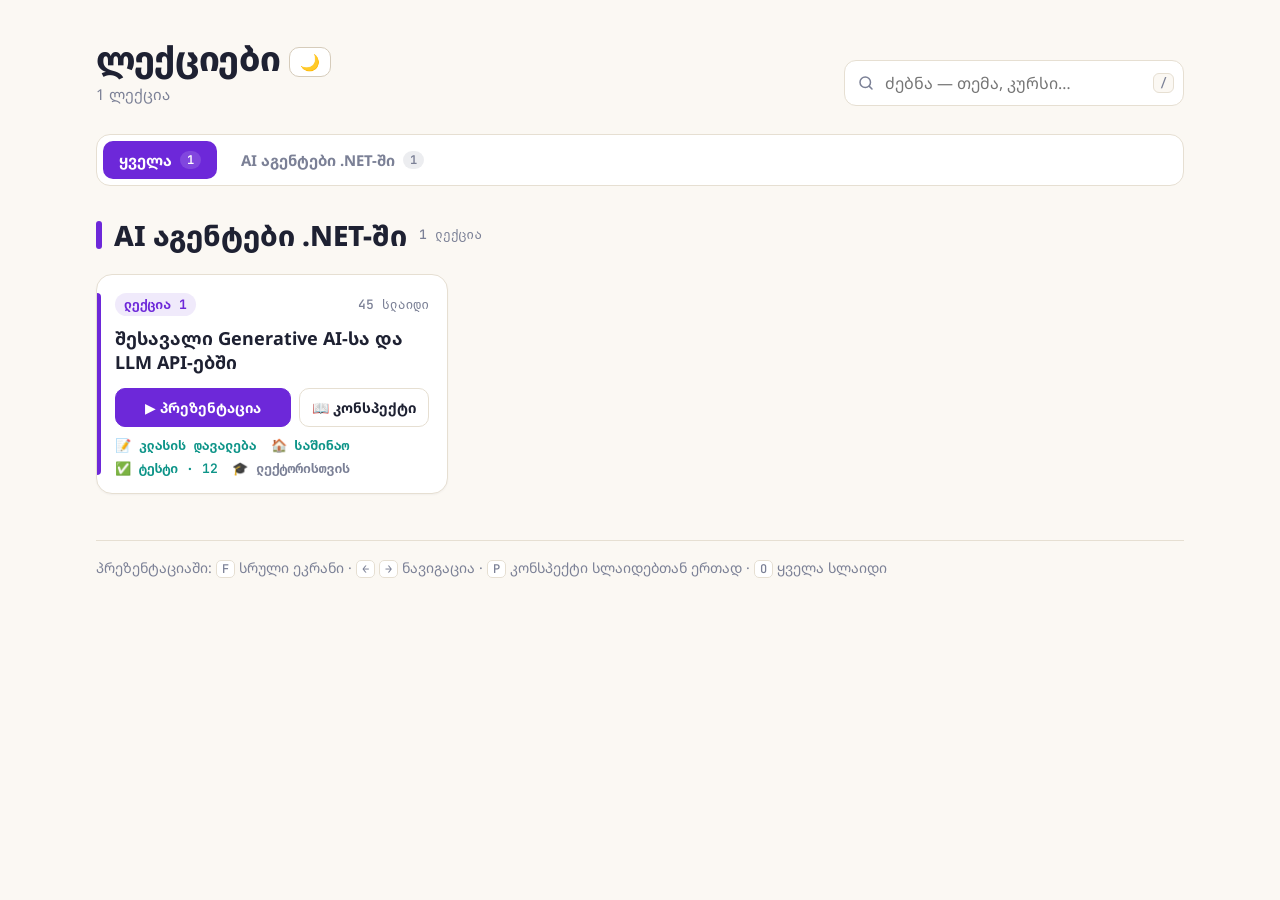
==== commit 990fc7b6: "პრეზენტაცია: უჯრედებიანი ფონი მთელ ეკრანზე; AI→ML→DL→GenAI→LLM ახსნით და მაგალითებით; ნაწილი 2 იწყებ" ====
--- a/index.html
+++ b/index.html
@@ -109,7 +109,7 @@
 <footer>პრეზენტაციაში: <kbd>F</kbd> სრული ეკრანი · <kbd>←</kbd> <kbd>→</kbd> ნავიგაცია · <kbd>P</kbd> კონსპექტი სლაიდებთან ერთად · <kbd>O</kbd> ყველა სლაიდი</footer>
 </main>
 <script>
-const CATALOG = [{"slug": "ai", "title": "AI აგენტები .NET-ში", "order": 1, "lectures": [{"num": 1, "slug": "01-genai-llm-intro", "title": "შესავალი Generative AI-სა და LLM API-ებში", "slides": 44, "materials": [], "study": true, "classwork": true, "homework": true, "quiz": 12, "lecturer": true}]}];
+const CATALOG = [{"slug": "ai", "title": "AI აგენტები .NET-ში", "order": 1, "lectures": [{"num": 1, "slug": "01-genai-llm-intro", "title": "შესავალი Generative AI-სა და LLM API-ებში", "slides": 45, "materials": [], "study": true, "classwork": true, "homework": true, "quiz": 12, "lecturer": true}]}];
 const esc = s => String(s).replace(/[&<>"]/g, c => ({ '&': '&amp;', '<': '&lt;', '>': '&gt;', '"': '&quot;' })[c]);
 const total = CATALOG.reduce((n, c) => n + c.lectures.length, 0);
 document.getElementById('sub').textContent = `${total} ლექცია`;
